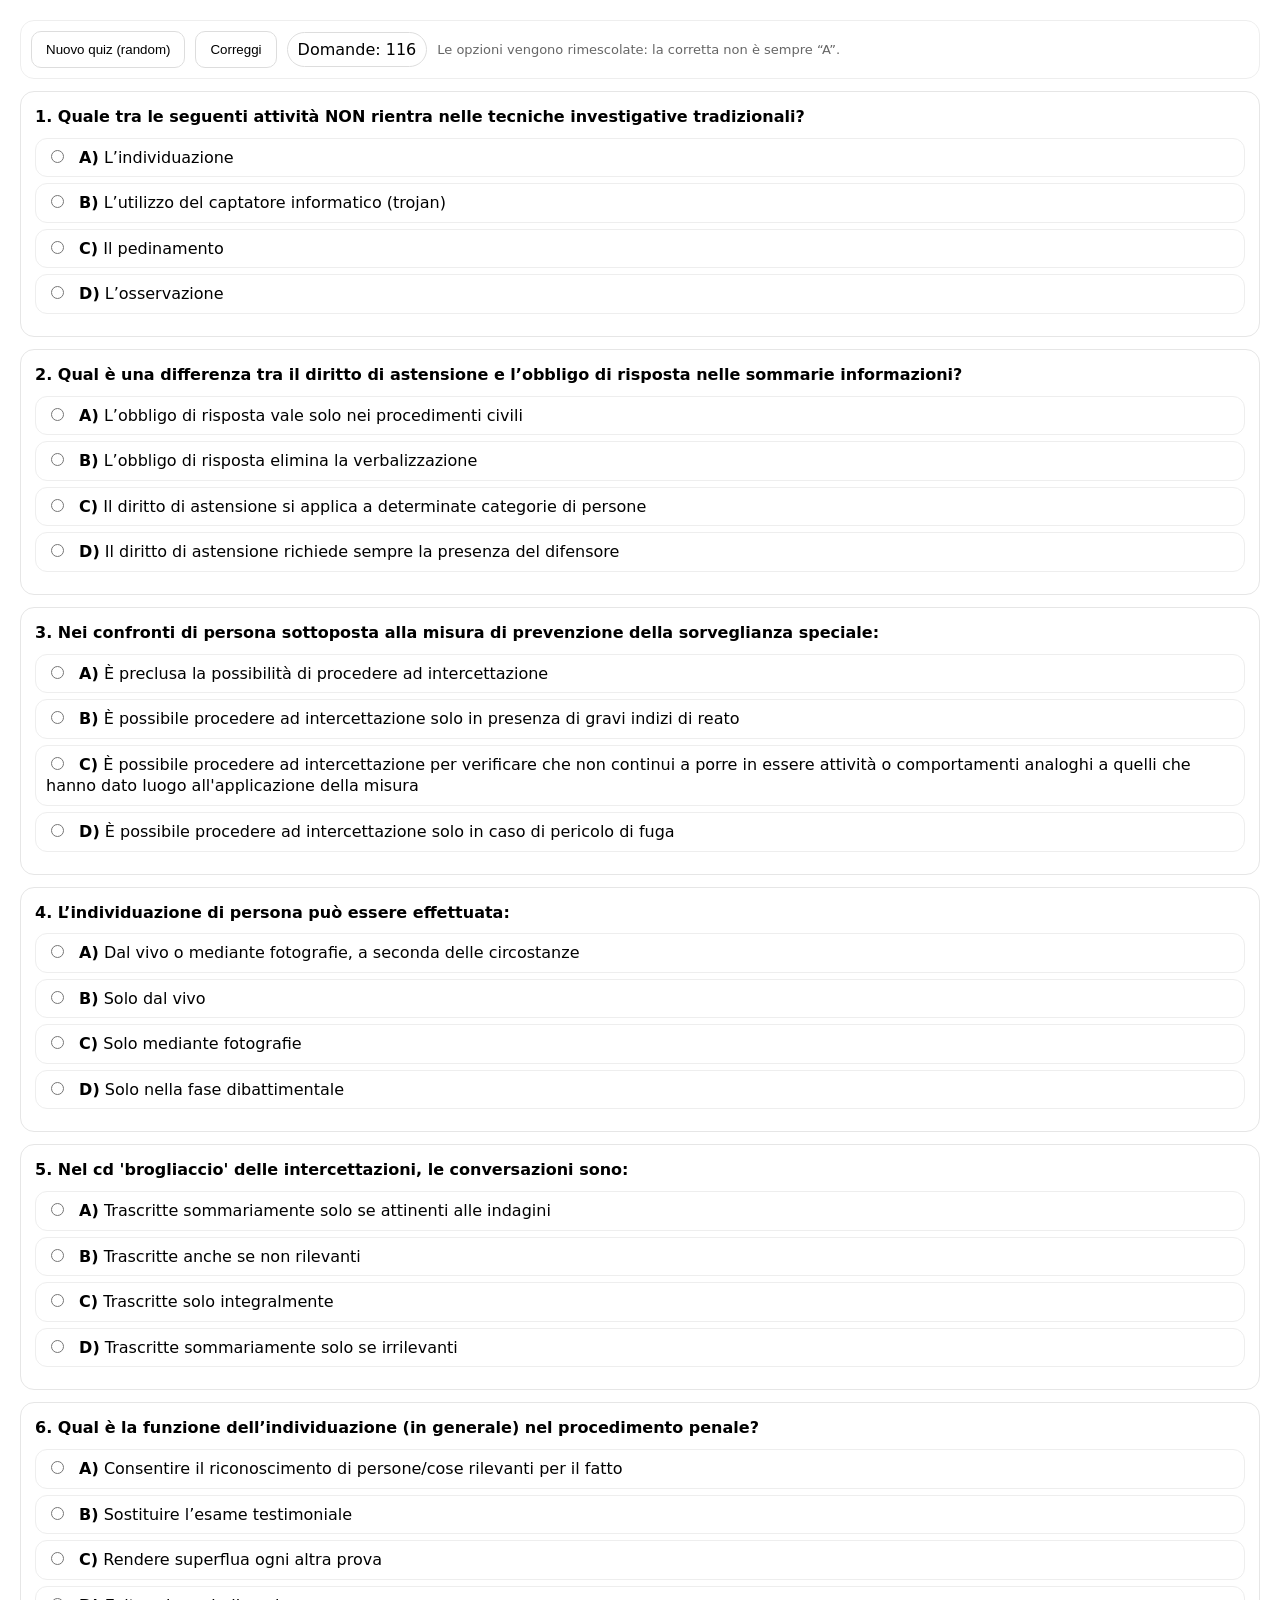
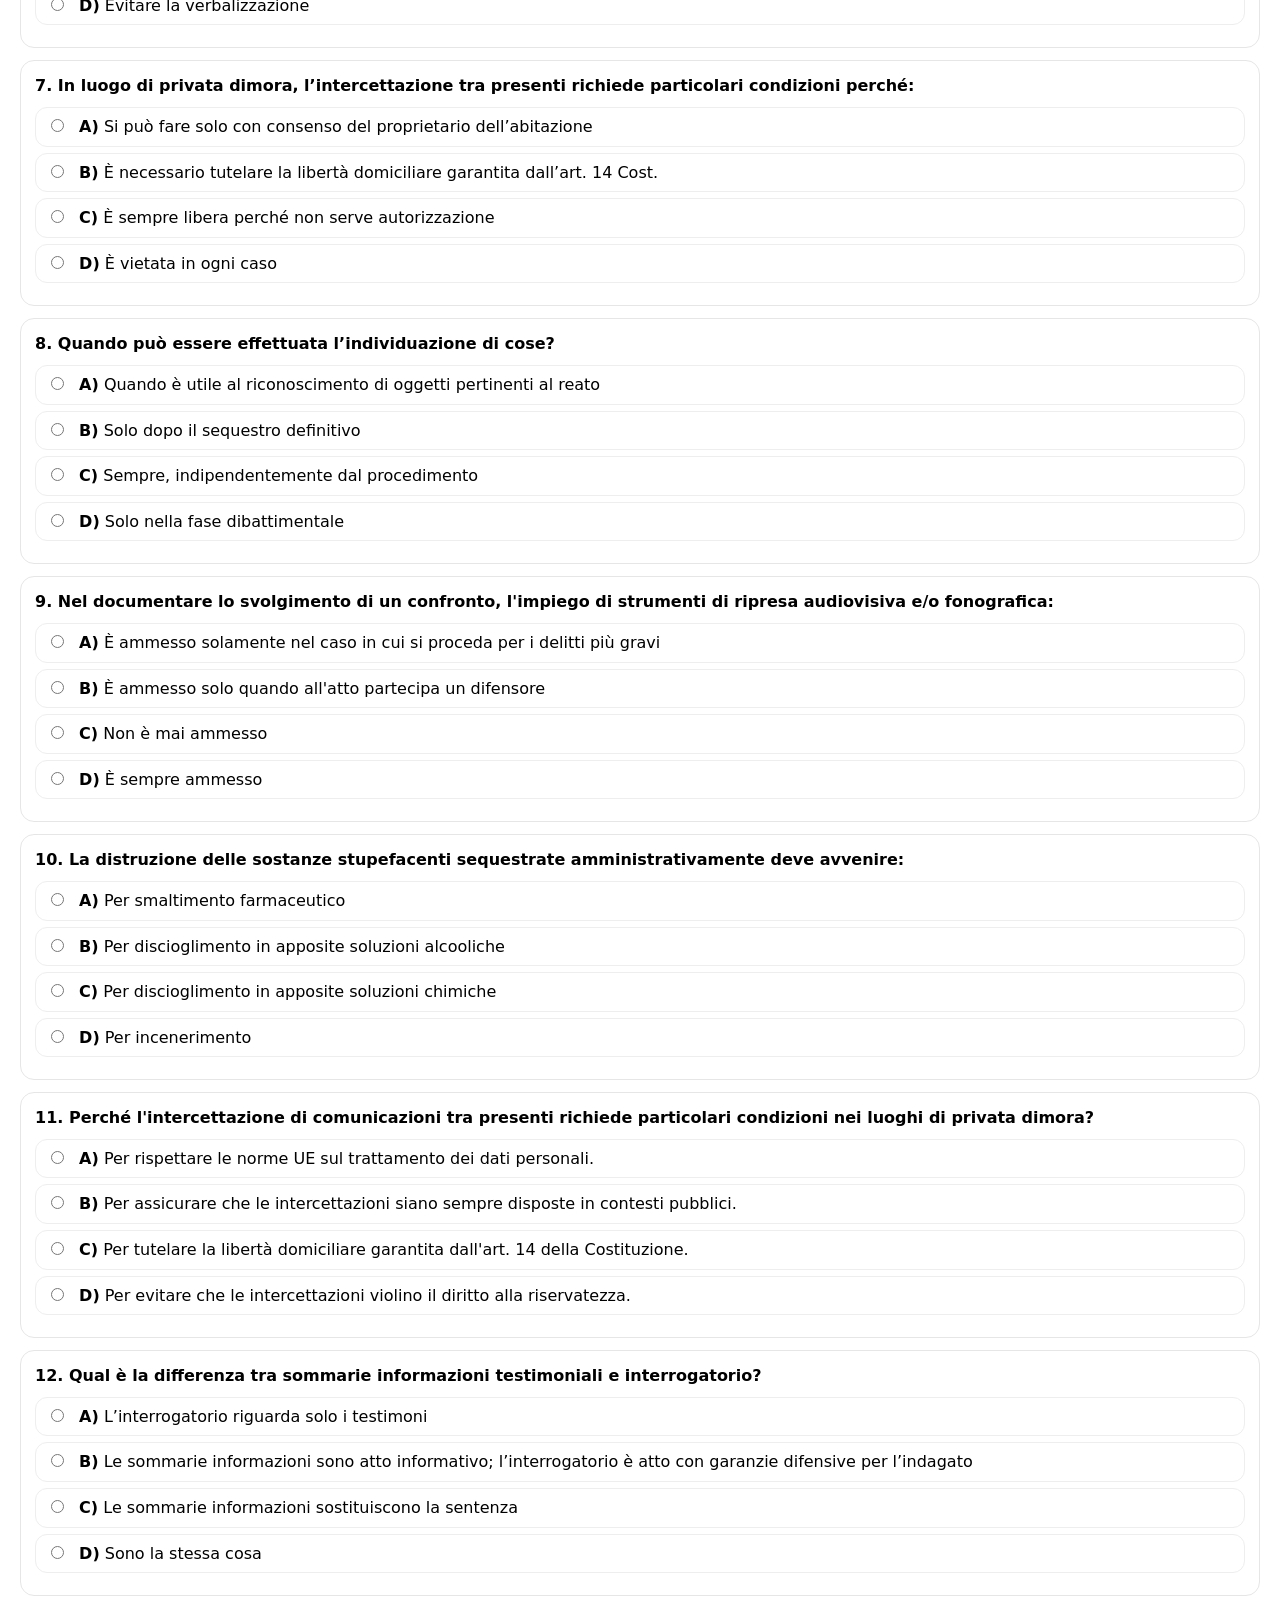
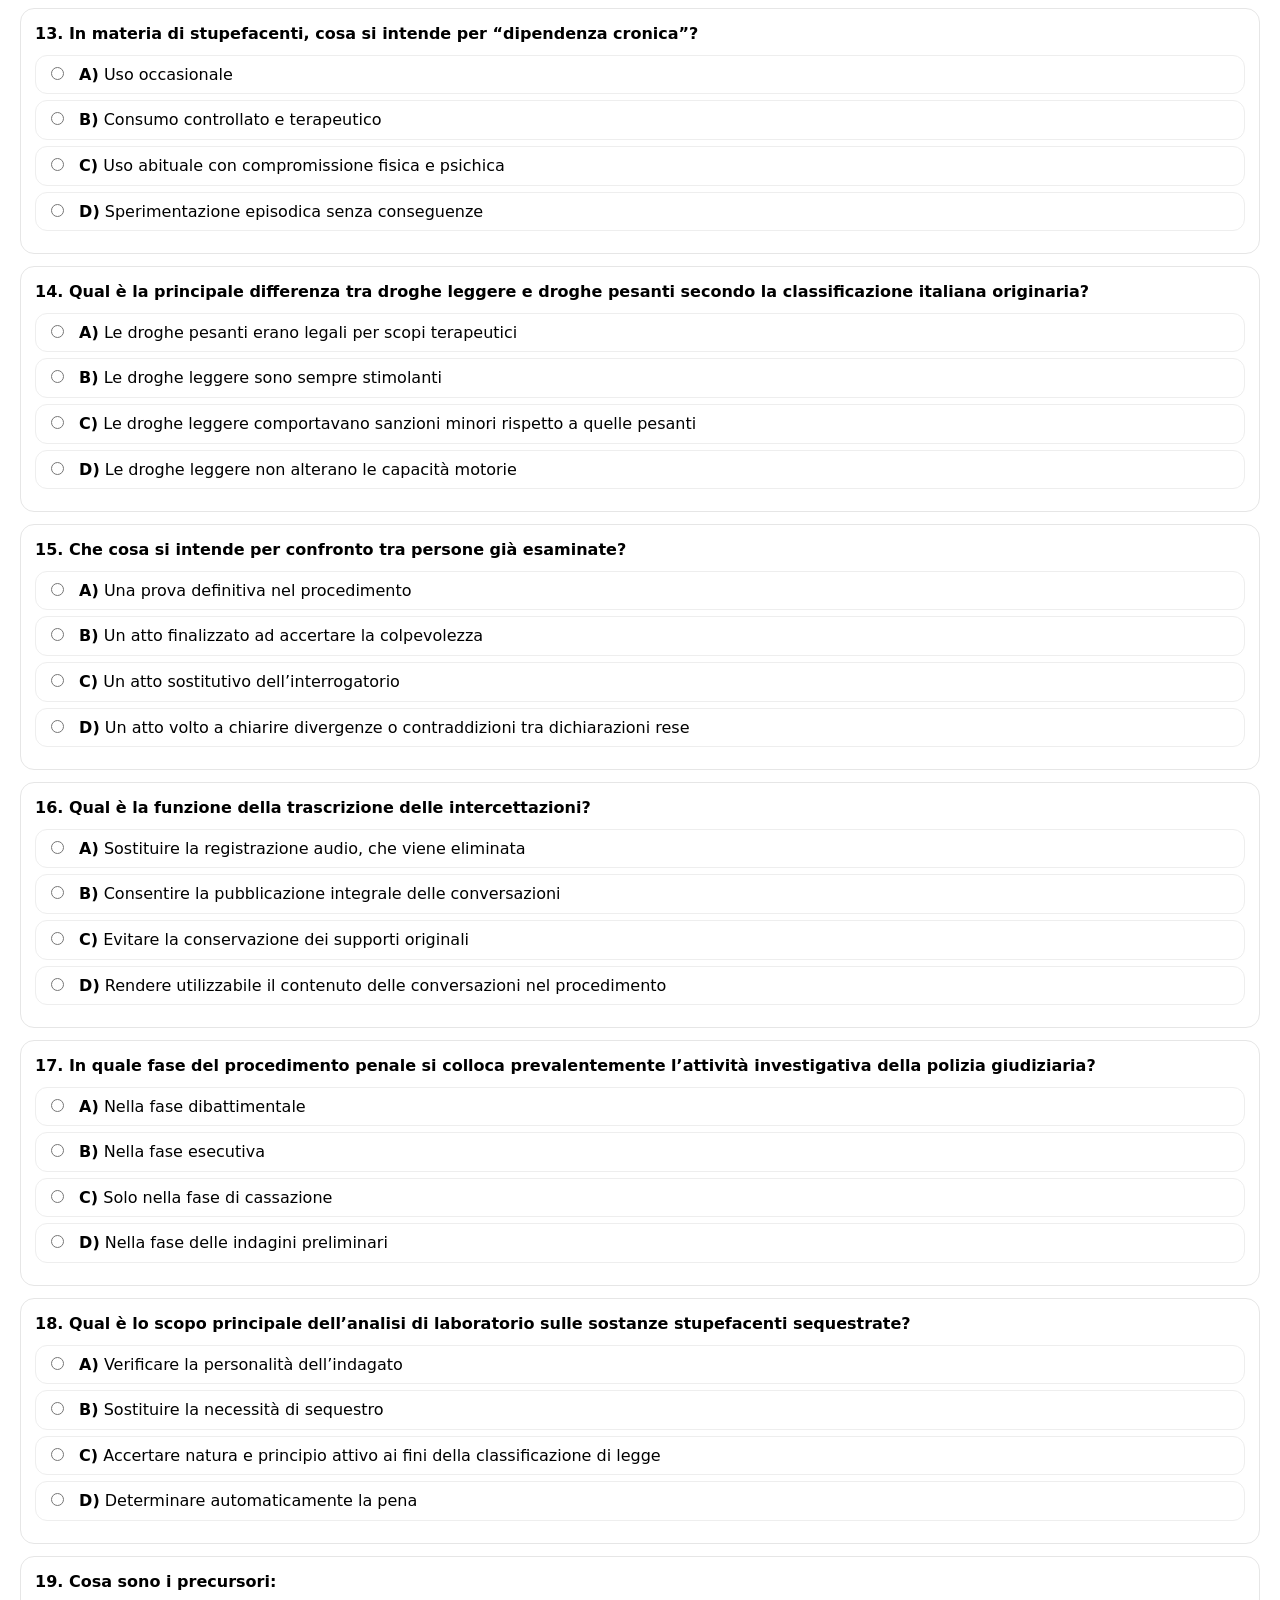
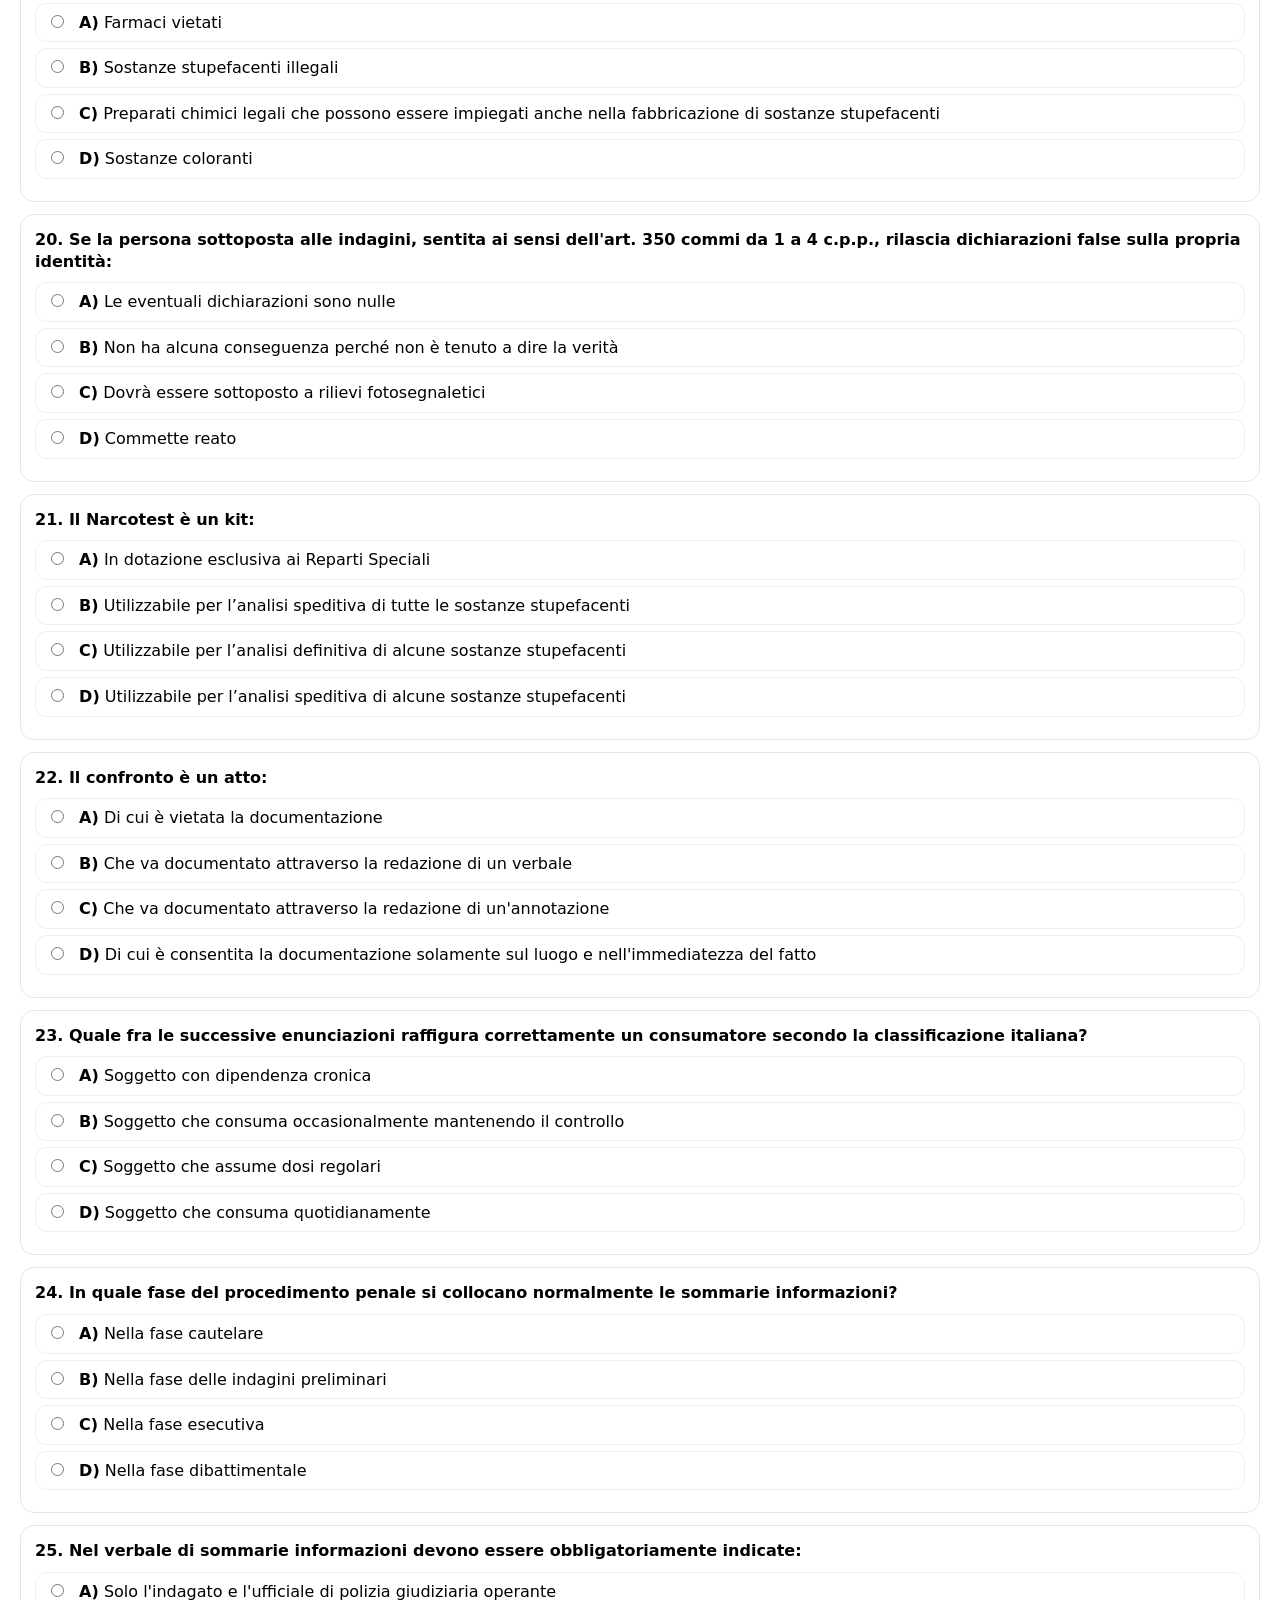
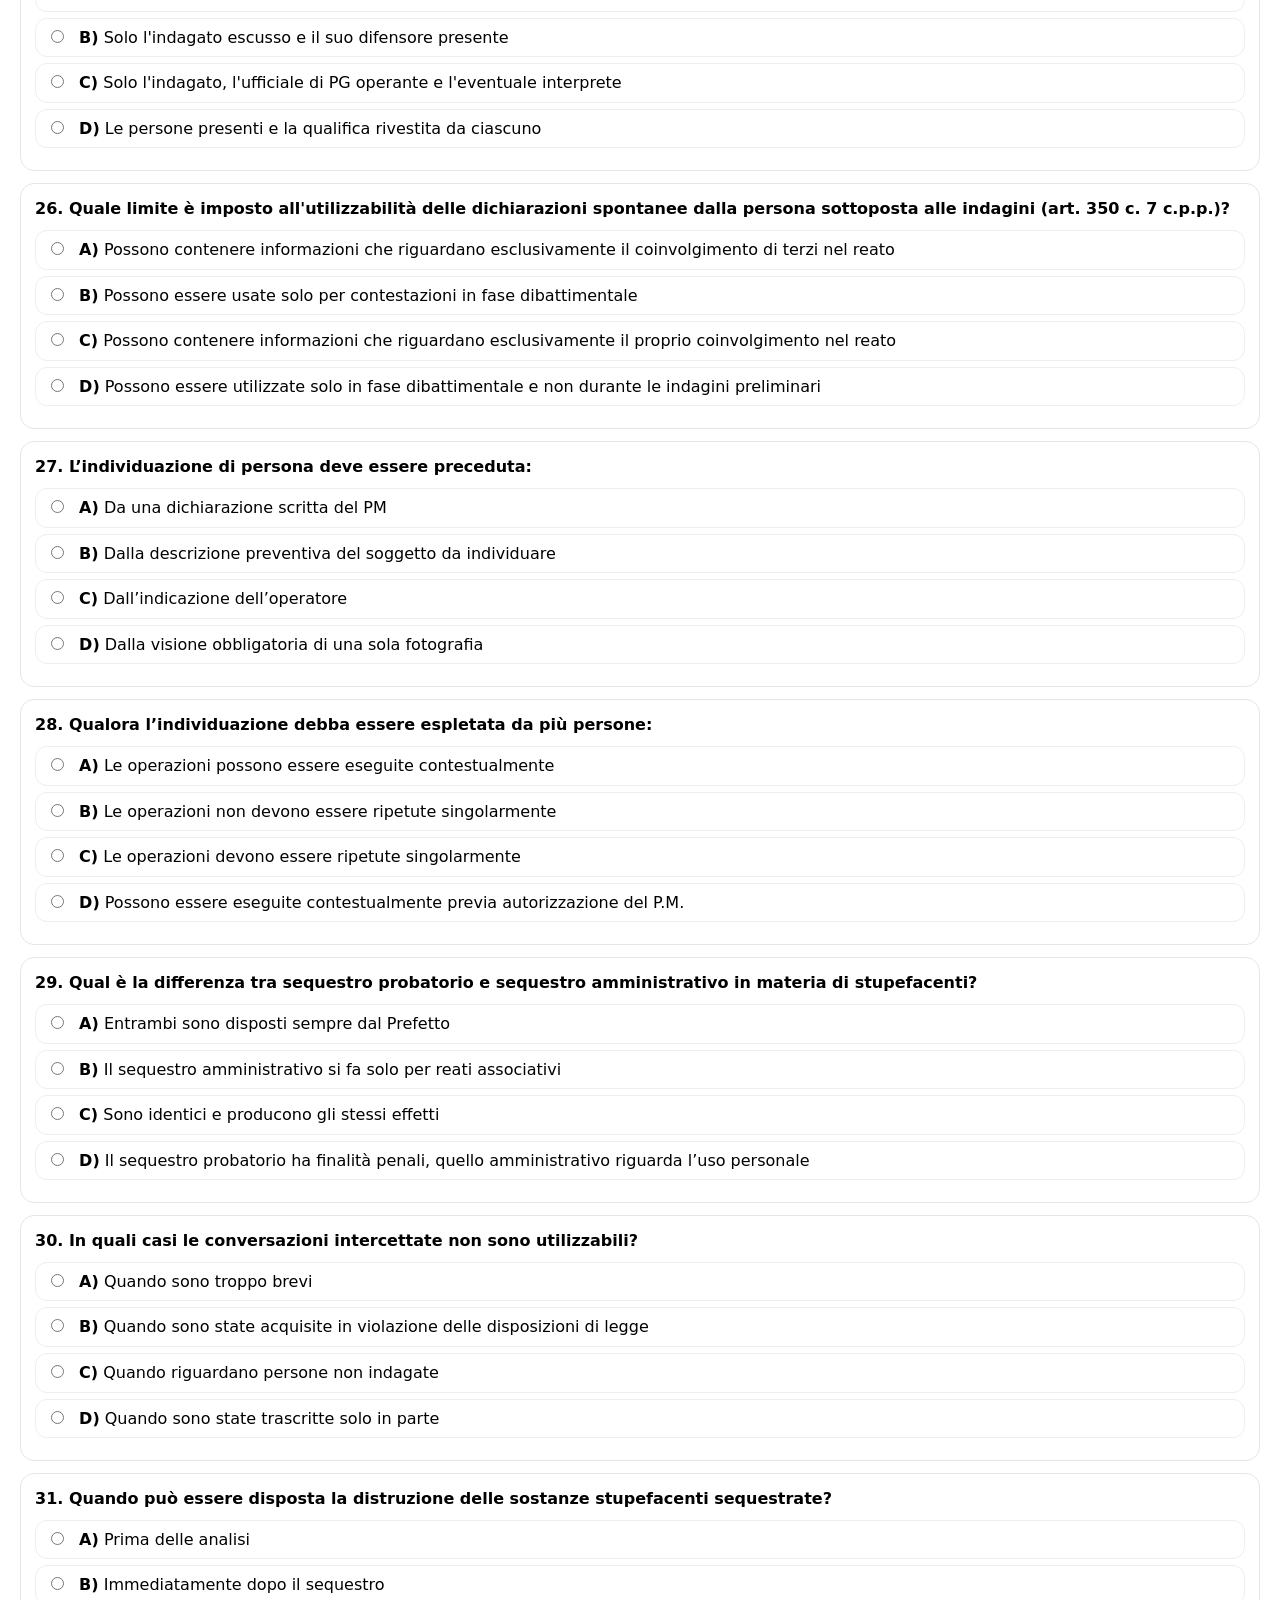
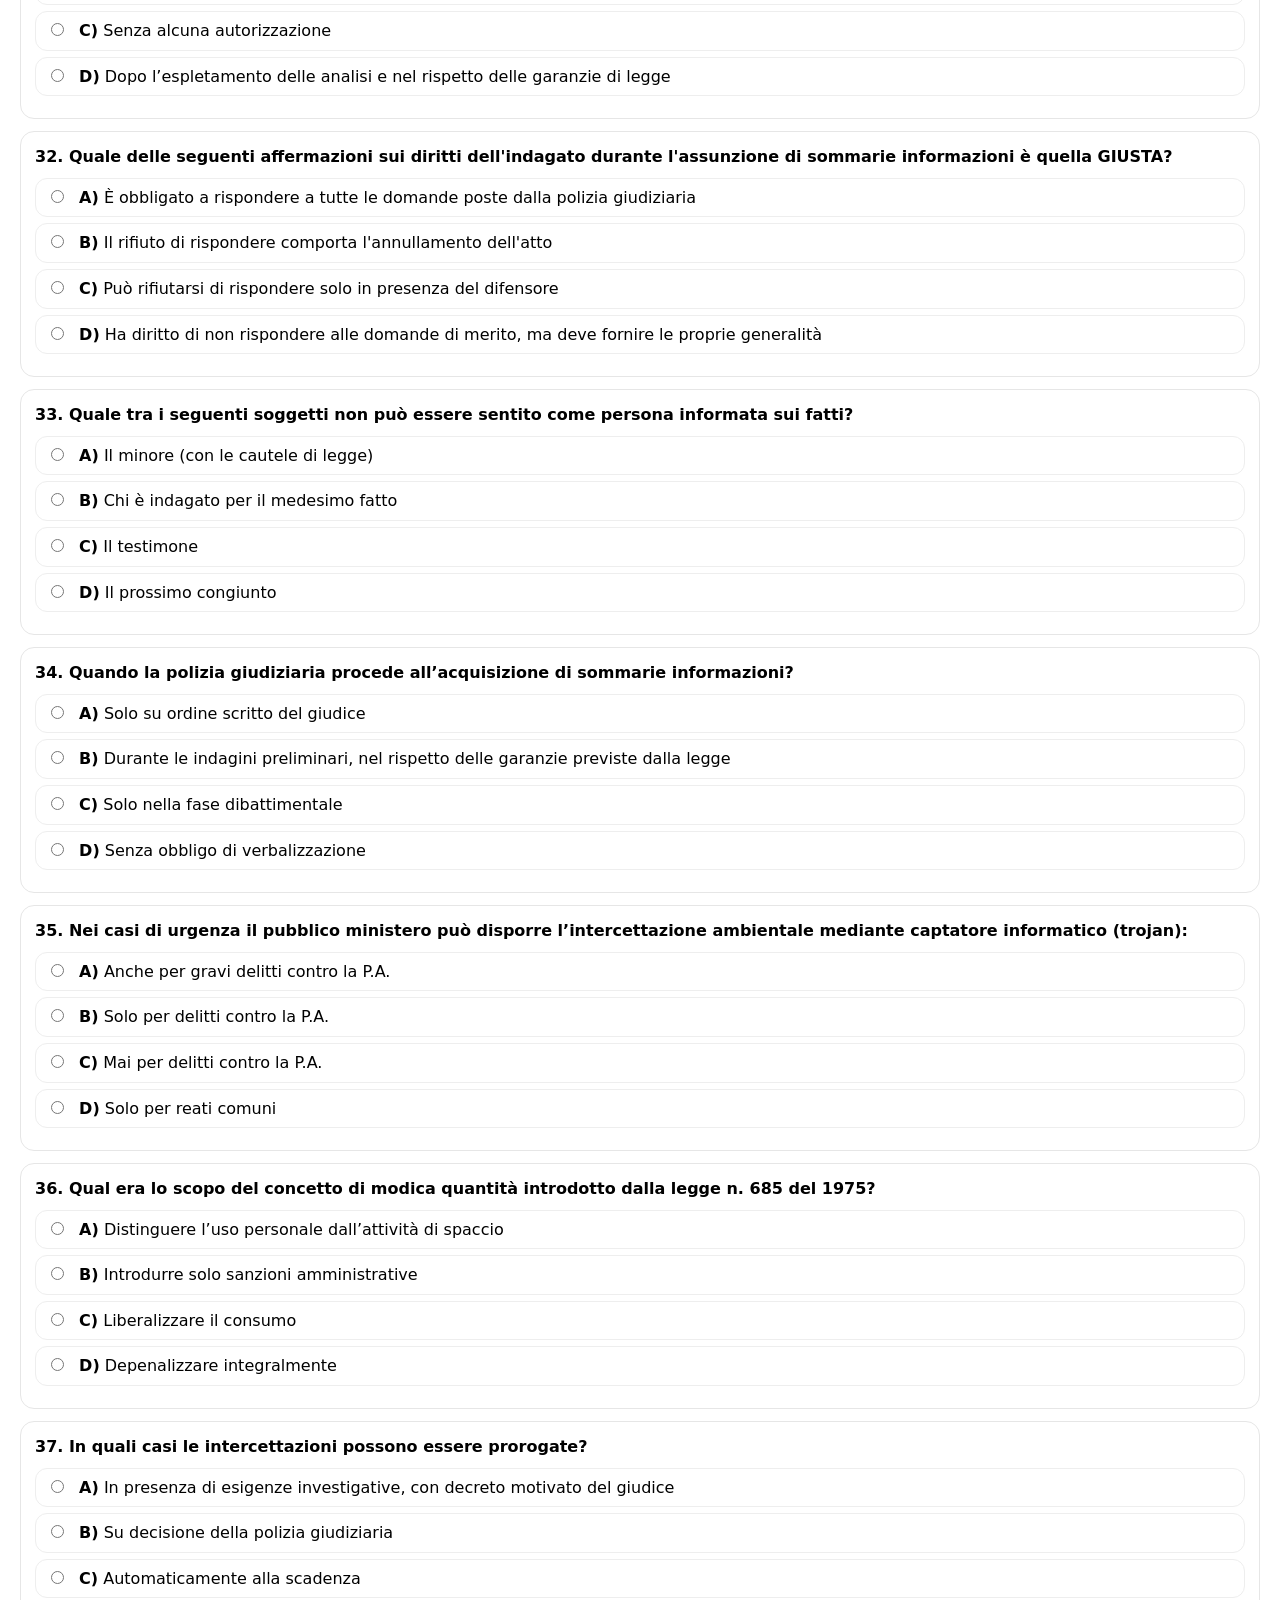
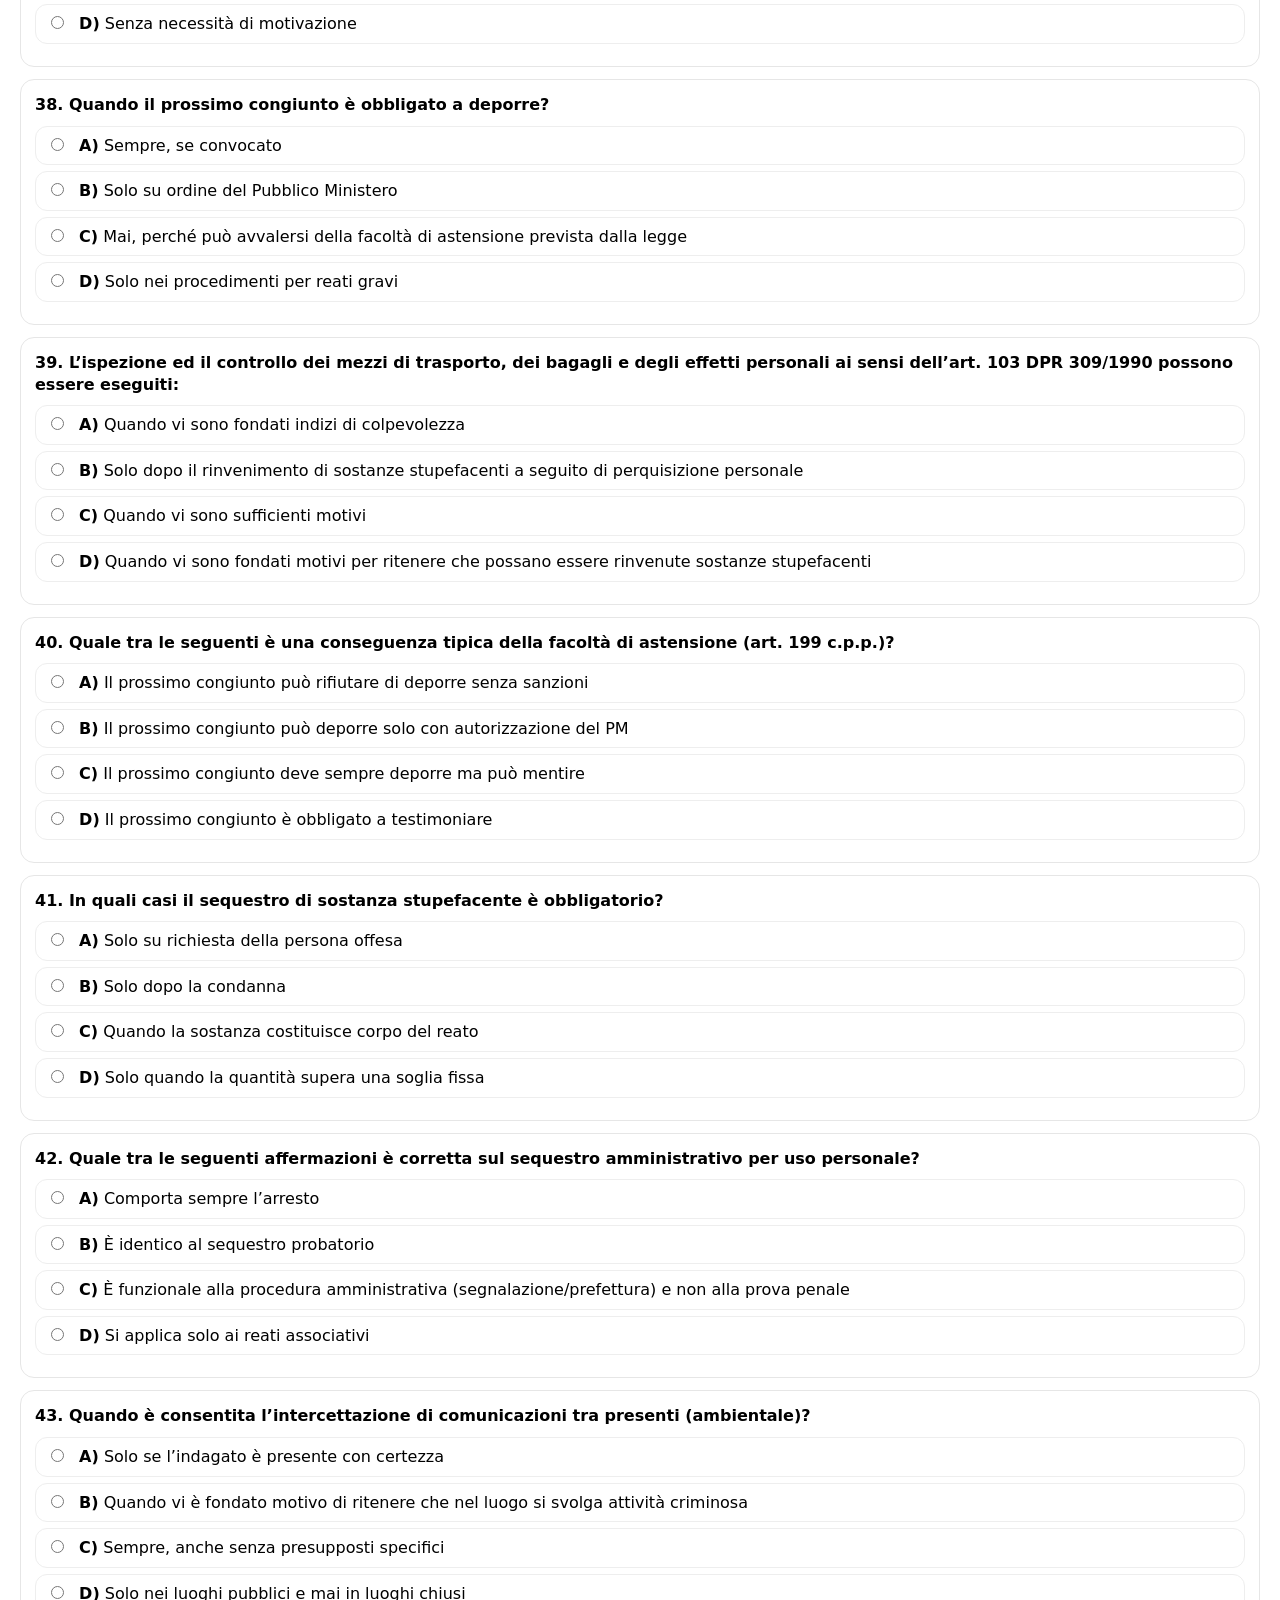
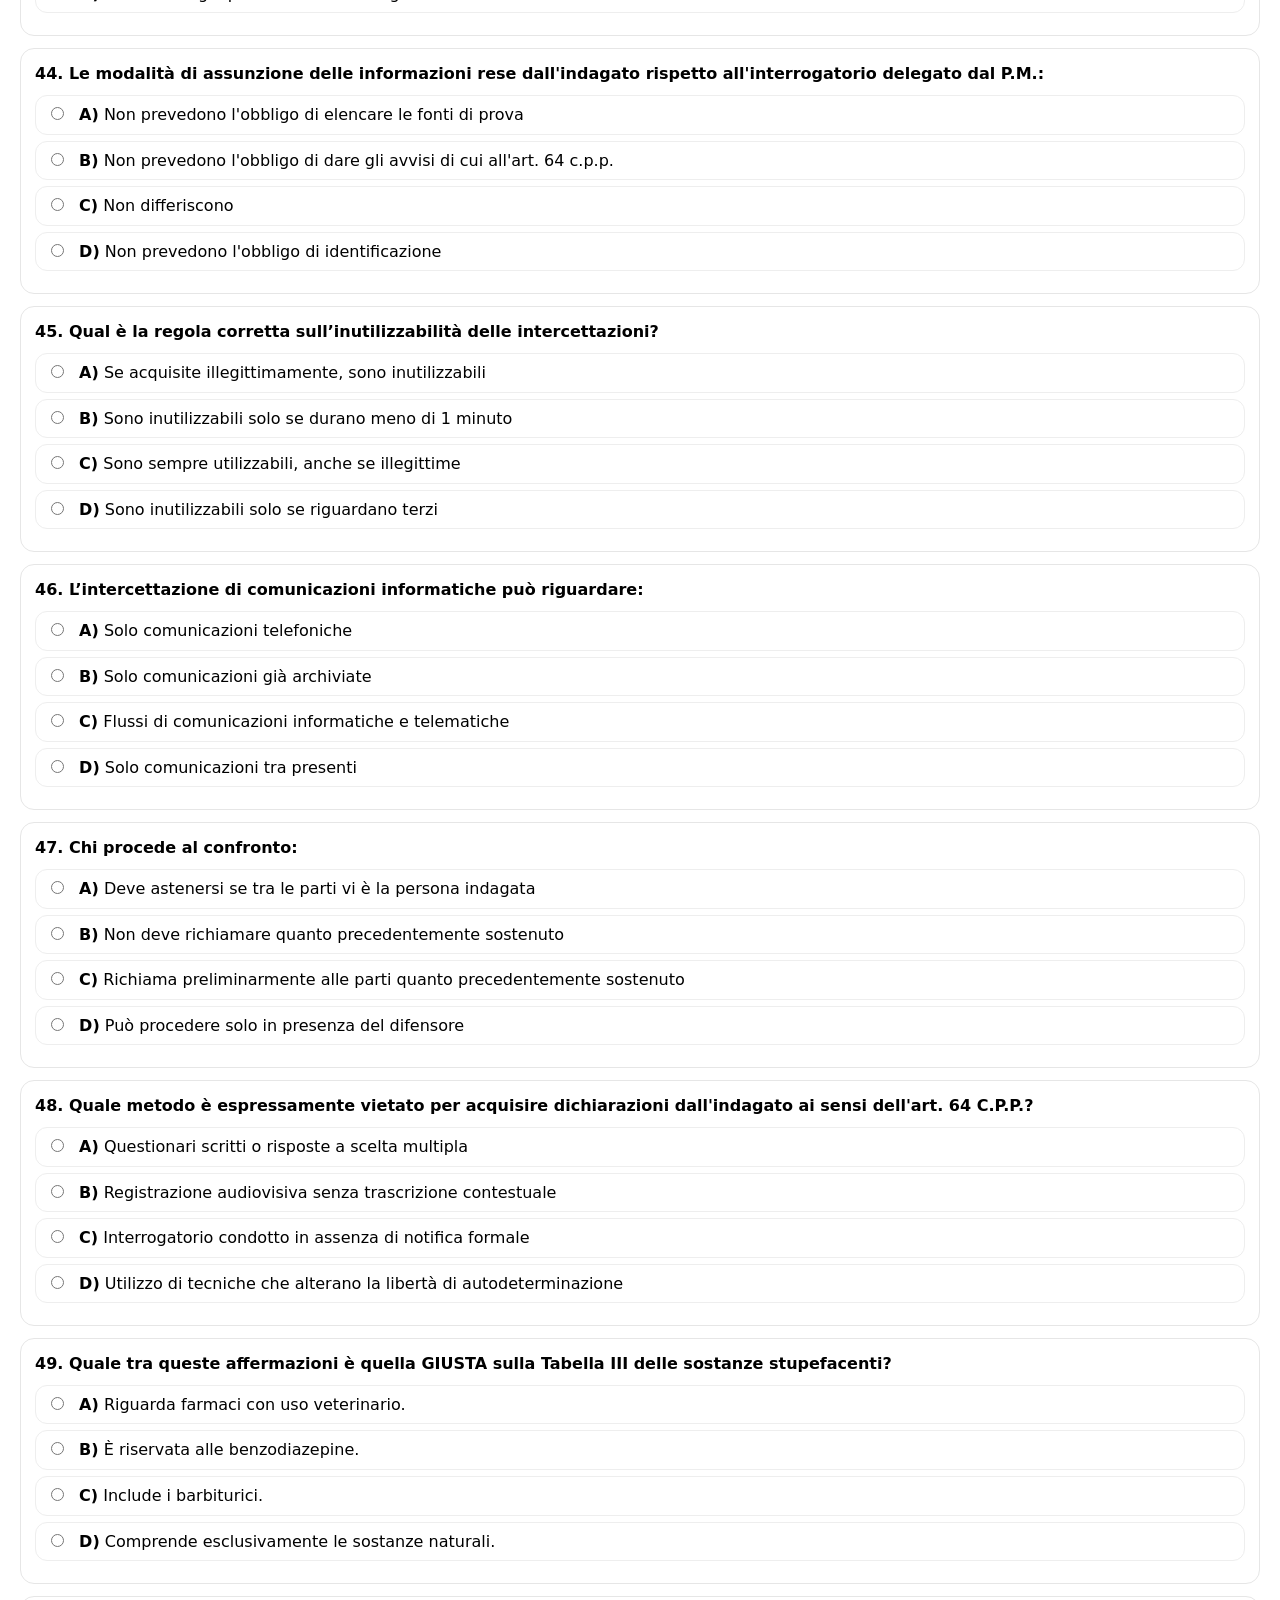
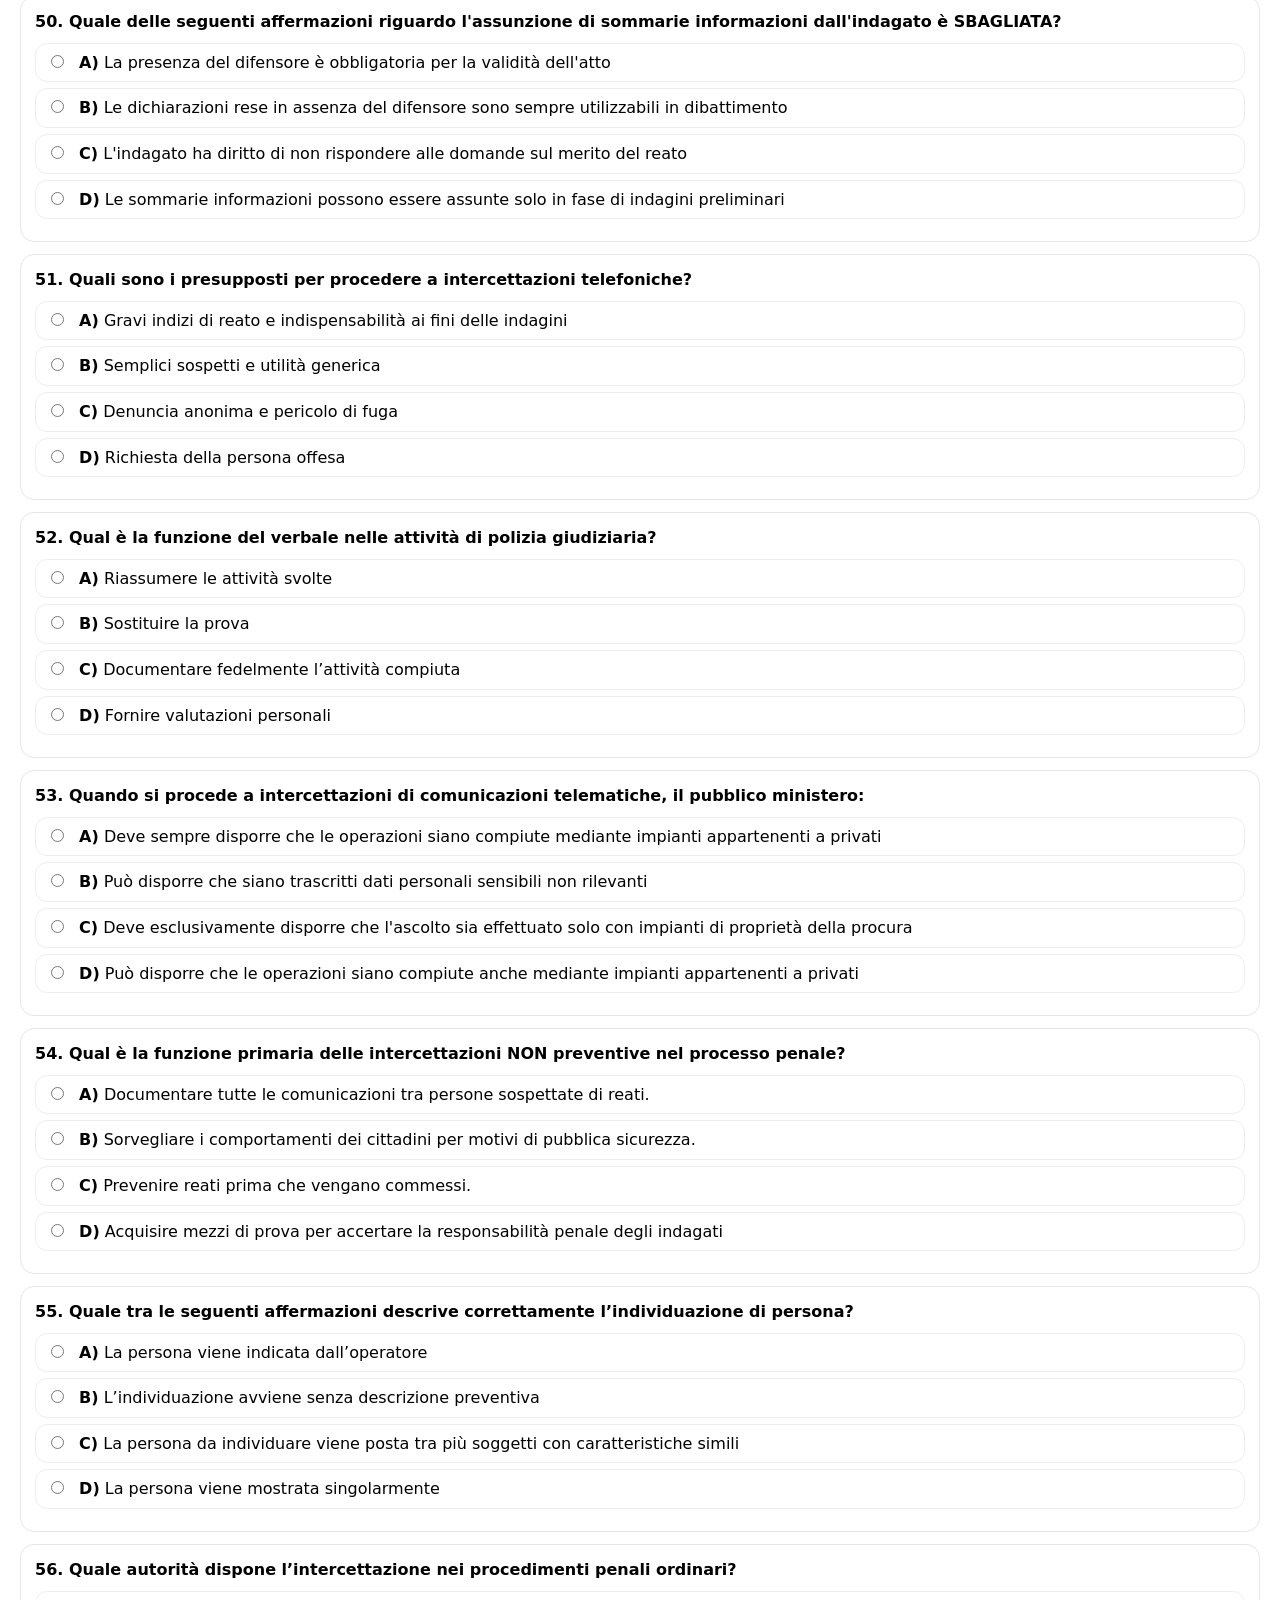
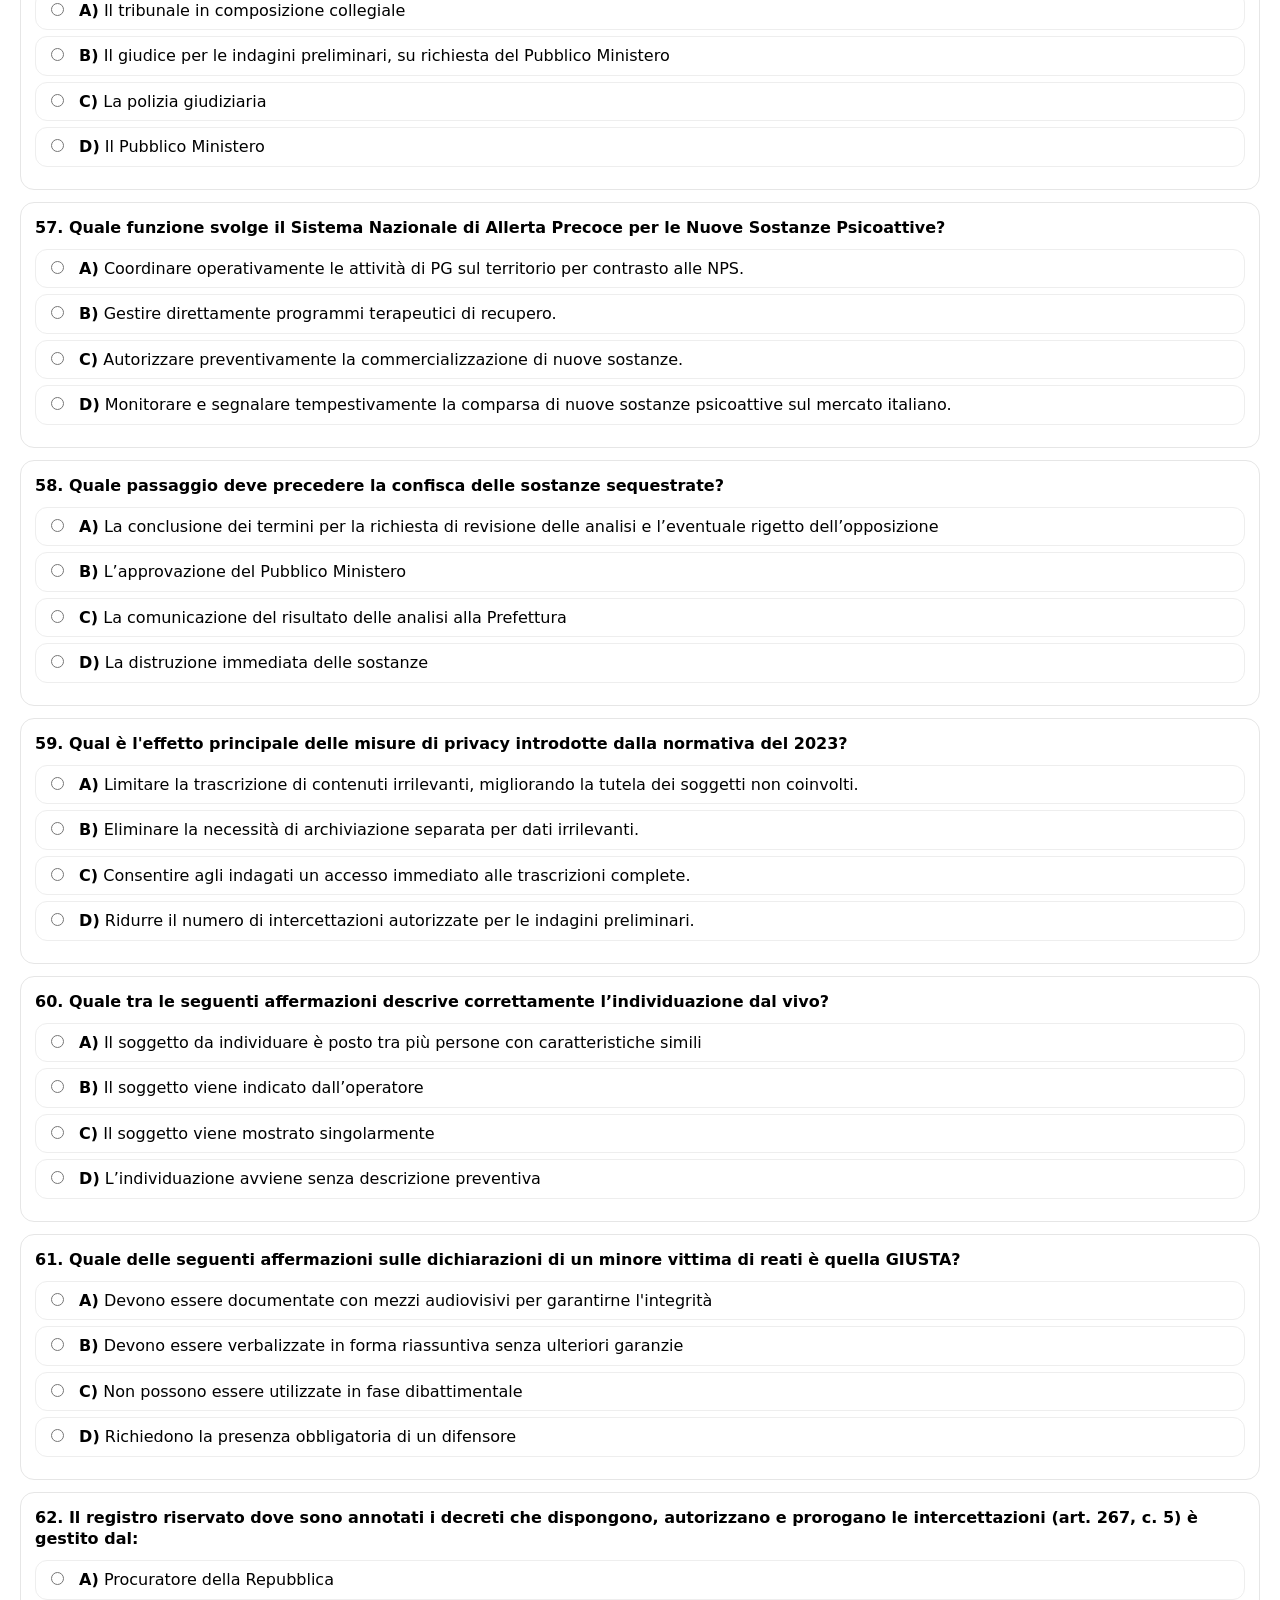
==== index.html @ a016a7fb "Add files via upload" ====
<!doctype html>
<html lang="it">
<head>
  <meta charset="utf-8" />
  <meta name="viewport" content="width=device-width,initial-scale=1" />
  <title>Quiz esercitazione</title>
  <style>
    body { font-family: system-ui, -apple-system, Segoe UI, Roboto, Arial; margin: 20px; line-height: 1.35; }
    .top { display:flex; gap:10px; flex-wrap:wrap; align-items:center; }
    button { padding:10px 14px; border:1px solid #ddd; border-radius:10px; background:#fff; cursor:pointer; }
    button:hover { background:#f6f6f6; }
    .pill { padding:6px 10px; border:1px solid #ddd; border-radius:999px; }
    .q { border:1px solid #e6e6e6; border-radius:14px; padding:14px; margin:12px 0; }
    .q h3 { margin:0 0 10px; font-size:16px; }
    .opt { display:block; padding:8px 10px; border:1px solid #eee; border-radius:12px; margin:6px 0; cursor:pointer; }
    .opt input { margin-right:10px; }
    .correct { border-color: #bfe6c6; background: #f2fbf4; }
    .wrong { border-color: #f2b8b5; background: #fff3f3; }
    .muted { color:#666; font-size: 13px; }
    .sticky { position:sticky; top:10px; background:rgba(255,255,255,.92); backdrop-filter: blur(8px); padding:10px; border:1px solid #eee; border-radius:14px; margin-bottom:12px; }
  </style>
</head>
<body>
  <div class="sticky top">
    <button id="new">Nuovo quiz (random)</button>
    <button id="grade">Correggi</button>
    <span class="pill" id="status">Caricamento...</span>
    <span class="muted">Le opzioni vengono rimescolate: la corretta non è sempre “A”.</span>
  </div>

  <div id="quiz"></div>

  <script>
    let QUESTIONS = [];
    let RENDERED = []; // {id, correctIndex, options:[{label,text,isCorrect}], chosenIndex}

    function shuffle(arr){
      for (let i = arr.length - 1; i > 0; i--){
        const j = Math.floor(Math.random() * (i + 1));
        [arr[i], arr[j]] = [arr[j], arr[i]];
      }
      return arr;
    }

    function esc(s){
      return String(s).replace(/[&<>"']/g, m => ({'&':'&amp;','<':'&lt;','>':'&gt;','"':'&quot;',"'":'&#39;'}[m]));
    }

    async function load(){
      const res = await fetch('./questions.json', { cache: 'no-store' });
      QUESTIONS = await res.json();
    }

    function render(){
      const quizEl = document.getElementById('quiz');
      quizEl.innerHTML = '';
      RENDERED = [];

      const qs = shuffle([...QUESTIONS]); // domande random

      qs.forEach((q, idx) => {
        // nel tuo file la corretta è sempre la A: quindi options.A è corretta
        const opts = [
          { key:'A', text:q.options.A, isCorrect:true },
          { key:'B', text:q.options.B, isCorrect:false },
          { key:'C', text:q.options.C, isCorrect:false },
          { key:'D', text:q.options.D, isCorrect:false },
        ];

        shuffle(opts); // opzioni random
        const correctIndex = opts.findIndex(o => o.isCorrect);

        const labels = ['A','B','C','D'];
        const mapped = opts.map((o, i) => ({ label: labels[i], text: o.text, isCorrect: o.isCorrect }));

        const card = document.createElement('div');
        card.className = 'q';
        card.dataset.qid = q.id;

        card.innerHTML = `
          <h3>${idx+1}. ${esc(q.question)}</h3>
          <div class="opts">
            ${mapped.map((o, i) => `
              <label class="opt" data-idx="${i}">
                <input type="radio" name="q_${q.id}" value="${i}">
                <strong>${o.label})</strong> ${esc(o.text)}
              </label>
            `).join('')}
          </div>
          <div class="muted" style="margin-top:8px;"></div>
        `;

        // store
        RENDERED.push({ id:q.id, correctIndex, options:mapped, chosenIndex:null });

        // handlers
        card.querySelectorAll('input[type="radio"]').forEach(inp => {
          inp.addEventListener('change', (e) => {
            const chosen = Number(e.target.value);
            const r = RENDERED.find(x => x.id === q.id);
            r.chosenIndex = chosen;
          });
        });

        quizEl.appendChild(card);
      });

      document.getElementById('status').textContent = `Domande: ${QUESTIONS.length}`;
    }

    function grade(){
      let correct = 0;

      RENDERED.forEach(r => {
        const card = document.querySelector(`.q[data-qid="${r.id}"]`);
        const optLabels = card.querySelectorAll('.opt');

        // reset styles
        optLabels.forEach(l => l.classList.remove('correct','wrong'));

        // mark correct
        if (r.correctIndex >= 0) optLabels[r.correctIndex].classList.add('correct');

        // mark wrong chosen
        if (r.chosenIndex != null && r.chosenIndex !== r.correctIndex) {
          optLabels[r.chosenIndex].classList.add('wrong');
        }

        if (r.chosenIndex === r.correctIndex) correct++;
        const info = card.querySelector('.muted');
        info.textContent = (r.chosenIndex == null)
          ? 'Non hai risposto.'
          : (r.chosenIndex === r.correctIndex ? '✅ Corretta' : '❌ Sbagliata');
      });

      document.getElementById('status').textContent = `Punteggio: ${correct}/${RENDERED.length}`;
      window.scrollTo({ top: 0, behavior: 'smooth' });
    }

    document.getElementById('new').addEventListener('click', render);
    document.getElementById('grade').addEventListener('click', grade);

    (async () => {
      try {
        await load();
        render();
      } catch (e) {
        document.getElementById('status').textContent = 'Errore: non trovo questions.json';
        console.error(e);
      }
    })();
  </script>
</body>
</html>
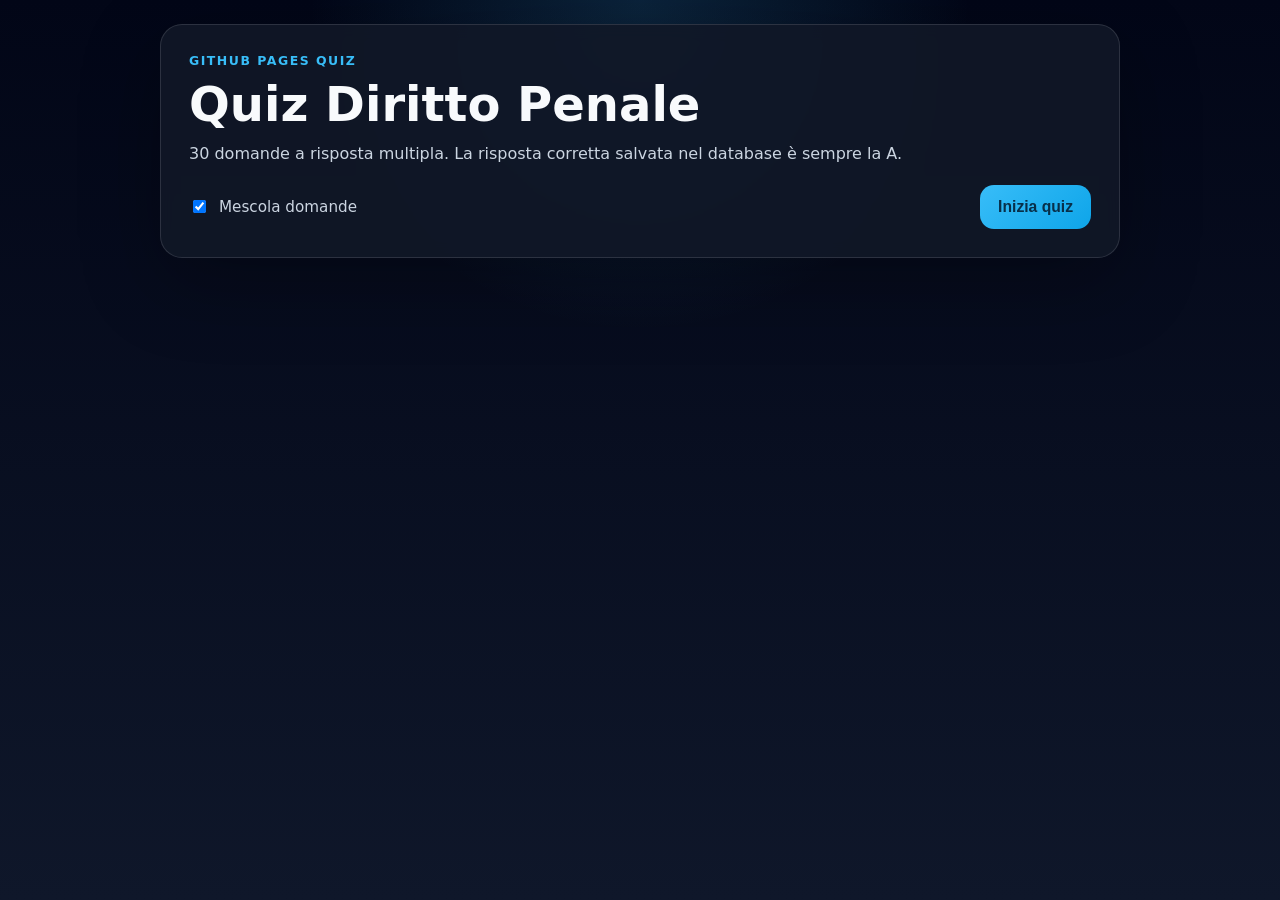
==== commit 48a62c8d: "Add files via upload" ====
--- a/index.html
+++ b/index.html
@@ -1,154 +1,68 @@
-<!doctype html>
+<!DOCTYPE html>
 <html lang="it">
 <head>
-  <meta charset="utf-8" />
-  <meta name="viewport" content="width=device-width,initial-scale=1" />
-  <title>Quiz esercitazione</title>
-  <style>
-    body { font-family: system-ui, -apple-system, Segoe UI, Roboto, Arial; margin: 20px; line-height: 1.35; }
-    .top { display:flex; gap:10px; flex-wrap:wrap; align-items:center; }
-    button { padding:10px 14px; border:1px solid #ddd; border-radius:10px; background:#fff; cursor:pointer; }
-    button:hover { background:#f6f6f6; }
-    .pill { padding:6px 10px; border:1px solid #ddd; border-radius:999px; }
-    .q { border:1px solid #e6e6e6; border-radius:14px; padding:14px; margin:12px 0; }
-    .q h3 { margin:0 0 10px; font-size:16px; }
-    .opt { display:block; padding:8px 10px; border:1px solid #eee; border-radius:12px; margin:6px 0; cursor:pointer; }
-    .opt input { margin-right:10px; }
-    .correct { border-color: #bfe6c6; background: #f2fbf4; }
-    .wrong { border-color: #f2b8b5; background: #fff3f3; }
-    .muted { color:#666; font-size: 13px; }
-    .sticky { position:sticky; top:10px; background:rgba(255,255,255,.92); backdrop-filter: blur(8px); padding:10px; border:1px solid #eee; border-radius:14px; margin-bottom:12px; }
-  </style>
+  <meta charset="UTF-8" />
+  <meta name="viewport" content="width=device-width, initial-scale=1.0" />
+  <title>Quiz Diritto Penale</title>
+  <link rel="stylesheet" href="style.css" />
 </head>
 <body>
-  <div class="sticky top">
-    <button id="new">Nuovo quiz (random)</button>
-    <button id="grade">Correggi</button>
-    <span class="pill" id="status">Caricamento...</span>
-    <span class="muted">Le opzioni vengono rimescolate: la corretta non è sempre “A”.</span>
-  </div>
+  <main class="app">
+    <section class="hero">
+      <div>
+        <p class="eyebrow">GitHub Pages Quiz</p>
+        <h1>Quiz Diritto Penale</h1>
+        <p class="subtitle">30 domande a risposta multipla. La risposta corretta salvata nel database è sempre la A.</p>
+      </div>
 
-  <div id="quiz"></div>
+      <div class="hero-actions">
+        <label class="switch">
+          <input type="checkbox" id="shuffleQuestions" checked />
+          <span>Mescola domande</span>
+        </label>
+        <button id="startBtn" class="primary">Inizia quiz</button>
+      </div>
+    </section>
 
-  <script>
-    let QUESTIONS = [];
-    let RENDERED = []; // {id, correctIndex, options:[{label,text,isCorrect}], chosenIndex}
+    <section id="quizPanel" class="card hidden">
+      <div class="topbar">
+        <div class="progress-block">
+          <div class="progress-label">
+            <span id="progressText">Domanda 1 di 30</span>
+            <span id="answeredText">Risposte date: 0/30</span>
+          </div>
+          <div class="progress-track">
+            <div id="progressBar" class="progress-bar"></div>
+          </div>
+        </div>
+        <div class="topbar-buttons">
+          <button id="prevBtn" class="secondary">Indietro</button>
+          <button id="nextBtn" class="secondary">Avanti</button>
+        </div>
+      </div>
 
-    function shuffle(arr){
-      for (let i = arr.length - 1; i > 0; i--){
-        const j = Math.floor(Math.random() * (i + 1));
-        [arr[i], arr[j]] = [arr[j], arr[i]];
-      }
-      return arr;
-    }
+      <article class="question-card">
+        <p id="questionNumber" class="question-number">Domanda 1</p>
+        <h2 id="questionText" class="question-text"></h2>
+        <div id="optionsContainer" class="options"></div>
+      </article>
 
-    function esc(s){
-      return String(s).replace(/[&<>"']/g, m => ({'&':'&amp;','<':'&lt;','>':'&gt;','"':'&quot;',"'":'&#39;'}[m]));
-    }
+      <div class="bottombar">
+        <button id="finishBtn" class="primary">Correggi quiz</button>
+      </div>
+    </section>
 
-    async function load(){
-      const res = await fetch('./questions.json', { cache: 'no-store' });
-      QUESTIONS = await res.json();
-    }
+    <section id="resultPanel" class="card hidden">
+      <h2>Risultato finale</h2>
+      <p id="scoreText" class="score"></p>
+      <div id="resultSummary" class="result-summary"></div>
+      <div class="result-actions">
+        <button id="restartBtn" class="primary">Ricomincia</button>
+      </div>
+      <div id="reviewContainer" class="review-list"></div>
+    </section>
+  </main>
 
-    function render(){
-      const quizEl = document.getElementById('quiz');
-      quizEl.innerHTML = '';
-      RENDERED = [];
-
-      const qs = shuffle([...QUESTIONS]); // domande random
-
-      qs.forEach((q, idx) => {
-        // nel tuo file la corretta è sempre la A: quindi options.A è corretta
-        const opts = [
-          { key:'A', text:q.options.A, isCorrect:true },
-          { key:'B', text:q.options.B, isCorrect:false },
-          { key:'C', text:q.options.C, isCorrect:false },
-          { key:'D', text:q.options.D, isCorrect:false },
-        ];
-
-        shuffle(opts); // opzioni random
-        const correctIndex = opts.findIndex(o => o.isCorrect);
-
-        const labels = ['A','B','C','D'];
-        const mapped = opts.map((o, i) => ({ label: labels[i], text: o.text, isCorrect: o.isCorrect }));
-
-        const card = document.createElement('div');
-        card.className = 'q';
-        card.dataset.qid = q.id;
-
-        card.innerHTML = `
-          <h3>${idx+1}. ${esc(q.question)}</h3>
-          <div class="opts">
-            ${mapped.map((o, i) => `
-              <label class="opt" data-idx="${i}">
-                <input type="radio" name="q_${q.id}" value="${i}">
-                <strong>${o.label})</strong> ${esc(o.text)}
-              </label>
-            `).join('')}
-          </div>
-          <div class="muted" style="margin-top:8px;"></div>
-        `;
-
-        // store
-        RENDERED.push({ id:q.id, correctIndex, options:mapped, chosenIndex:null });
-
-        // handlers
-        card.querySelectorAll('input[type="radio"]').forEach(inp => {
-          inp.addEventListener('change', (e) => {
-            const chosen = Number(e.target.value);
-            const r = RENDERED.find(x => x.id === q.id);
-            r.chosenIndex = chosen;
-          });
-        });
-
-        quizEl.appendChild(card);
-      });
-
-      document.getElementById('status').textContent = `Domande: ${QUESTIONS.length}`;
-    }
-
-    function grade(){
-      let correct = 0;
-
-      RENDERED.forEach(r => {
-        const card = document.querySelector(`.q[data-qid="${r.id}"]`);
-        const optLabels = card.querySelectorAll('.opt');
-
-        // reset styles
-        optLabels.forEach(l => l.classList.remove('correct','wrong'));
-
-        // mark correct
-        if (r.correctIndex >= 0) optLabels[r.correctIndex].classList.add('correct');
-
-        // mark wrong chosen
-        if (r.chosenIndex != null && r.chosenIndex !== r.correctIndex) {
-          optLabels[r.chosenIndex].classList.add('wrong');
-        }
-
-        if (r.chosenIndex === r.correctIndex) correct++;
-        const info = card.querySelector('.muted');
-        info.textContent = (r.chosenIndex == null)
-          ? 'Non hai risposto.'
-          : (r.chosenIndex === r.correctIndex ? '✅ Corretta' : '❌ Sbagliata');
-      });
-
-      document.getElementById('status').textContent = `Punteggio: ${correct}/${RENDERED.length}`;
-      window.scrollTo({ top: 0, behavior: 'smooth' });
-    }
-
-    document.getElementById('new').addEventListener('click', render);
-    document.getElementById('grade').addEventListener('click', grade);
-
-    (async () => {
-      try {
-        await load();
-        render();
-      } catch (e) {
-        document.getElementById('status').textContent = 'Errore: non trovo questions.json';
-        console.error(e);
-      }
-    })();
-  </script>
+  <script src="script.js"></script>
 </body>
 </html>
--- a/style.css
+++ b/style.css
@@ -0,0 +1,294 @@
+* {
+  box-sizing: border-box;
+}
+
+:root {
+  --bg: #0f172a;
+  --panel: #111827;
+  --panel-2: #1f2937;
+  --text: #f8fafc;
+  --muted: #cbd5e1;
+  --accent: #38bdf8;
+  --accent-2: #0ea5e9;
+  --success: #22c55e;
+  --danger: #ef4444;
+  --border: rgba(255,255,255,0.12);
+}
+
+body {
+  margin: 0;
+  font-family: Inter, system-ui, -apple-system, BlinkMacSystemFont, "Segoe UI", sans-serif;
+  background:
+    radial-gradient(circle at top, rgba(56, 189, 248, 0.16), transparent 30%),
+    linear-gradient(180deg, #020617 0%, #0f172a 100%);
+  color: var(--text);
+  min-height: 100vh;
+}
+
+.app {
+  width: min(960px, calc(100% - 24px));
+  margin: 0 auto;
+  padding: 24px 0 40px;
+}
+
+.hero,
+.card {
+  background: rgba(17, 24, 39, 0.9);
+  border: 1px solid var(--border);
+  backdrop-filter: blur(8px);
+  border-radius: 22px;
+  box-shadow: 0 24px 80px rgba(0, 0, 0, 0.28);
+}
+
+.hero {
+  padding: 28px;
+  display: grid;
+  gap: 18px;
+}
+
+.eyebrow {
+  margin: 0 0 8px;
+  color: var(--accent);
+  text-transform: uppercase;
+  font-size: 0.78rem;
+  letter-spacing: 0.12em;
+  font-weight: 700;
+}
+
+h1 {
+  margin: 0;
+  font-size: clamp(1.9rem, 4vw, 3rem);
+}
+
+.subtitle {
+  margin: 10px 0 0;
+  color: var(--muted);
+  line-height: 1.55;
+}
+
+.hero-actions,
+.topbar,
+.bottombar,
+.result-actions {
+  display: flex;
+  gap: 12px;
+  flex-wrap: wrap;
+  align-items: center;
+  justify-content: space-between;
+}
+
+.switch {
+  display: inline-flex;
+  align-items: center;
+  gap: 10px;
+  color: var(--muted);
+  font-size: 0.95rem;
+}
+
+button {
+  border: none;
+  border-radius: 14px;
+  padding: 13px 18px;
+  font-size: 0.98rem;
+  font-weight: 700;
+  cursor: pointer;
+  transition: transform 0.15s ease, opacity 0.15s ease, background 0.15s ease;
+}
+
+button:hover {
+  transform: translateY(-1px);
+}
+
+button:disabled {
+  opacity: 0.45;
+  cursor: not-allowed;
+  transform: none;
+}
+
+.primary {
+  background: linear-gradient(135deg, var(--accent), var(--accent-2));
+  color: #082f49;
+}
+
+.secondary {
+  background: #273449;
+  color: var(--text);
+}
+
+.card {
+  margin-top: 18px;
+  padding: 22px;
+}
+
+.hidden {
+  display: none;
+}
+
+.progress-block {
+  flex: 1;
+  min-width: 240px;
+}
+
+.progress-label {
+  display: flex;
+  justify-content: space-between;
+  gap: 12px;
+  margin-bottom: 10px;
+  color: var(--muted);
+  font-size: 0.92rem;
+}
+
+.progress-track {
+  height: 12px;
+  border-radius: 999px;
+  overflow: hidden;
+  background: rgba(255,255,255,0.08);
+}
+
+.progress-bar {
+  height: 100%;
+  width: 0%;
+  border-radius: 999px;
+  background: linear-gradient(90deg, var(--accent), var(--success));
+  transition: width 0.25s ease;
+}
+
+.question-card {
+  margin-top: 18px;
+  padding: 20px;
+  border-radius: 20px;
+  background: rgba(255,255,255,0.03);
+  border: 1px solid var(--border);
+}
+
+.question-number {
+  margin: 0 0 8px;
+  color: var(--accent);
+  font-weight: 700;
+}
+
+.question-text {
+  margin: 0 0 18px;
+  line-height: 1.45;
+  font-size: clamp(1.1rem, 2vw, 1.45rem);
+}
+
+.options {
+  display: grid;
+  gap: 12px;
+}
+
+.option {
+  border: 1px solid var(--border);
+  background: rgba(255,255,255,0.04);
+  border-radius: 16px;
+  padding: 14px 16px;
+  display: flex;
+  gap: 12px;
+  align-items: flex-start;
+  cursor: pointer;
+  transition: border-color 0.15s ease, background 0.15s ease, transform 0.15s ease;
+}
+
+.option:hover {
+  border-color: rgba(56, 189, 248, 0.55);
+  transform: translateY(-1px);
+}
+
+.option.selected {
+  border-color: var(--accent);
+  background: rgba(56, 189, 248, 0.14);
+}
+
+.option-letter {
+  flex: 0 0 auto;
+  width: 34px;
+  height: 34px;
+  display: grid;
+  place-items: center;
+  border-radius: 999px;
+  font-weight: 800;
+  background: rgba(255,255,255,0.08);
+}
+
+.option-text {
+  line-height: 1.5;
+  color: var(--text);
+}
+
+.score {
+  font-size: 1.2rem;
+  font-weight: 700;
+}
+
+.result-summary {
+  color: var(--muted);
+  margin-bottom: 18px;
+}
+
+.review-list {
+  display: grid;
+  gap: 16px;
+  margin-top: 16px;
+}
+
+.review-item {
+  border: 1px solid var(--border);
+  border-radius: 18px;
+  padding: 18px;
+  background: rgba(255,255,255,0.03);
+}
+
+.review-item h3 {
+  margin: 0 0 10px;
+  font-size: 1rem;
+}
+
+.review-answer {
+  margin: 6px 0;
+  line-height: 1.45;
+}
+
+.review-answer.correct {
+  color: #86efac;
+}
+
+.review-answer.wrong {
+  color: #fca5a5;
+}
+
+@media (max-width: 700px) {
+  .app {
+    width: min(100%, calc(100% - 16px));
+    padding-top: 16px;
+  }
+
+  .hero,
+  .card {
+    border-radius: 18px;
+  }
+
+  .hero,
+  .card {
+    padding: 16px;
+  }
+
+  .progress-label {
+    flex-direction: column;
+    gap: 4px;
+  }
+
+  .topbar-buttons,
+  .hero-actions,
+  .bottombar,
+  .result-actions {
+    width: 100%;
+  }
+
+  .topbar-buttons button,
+  .hero-actions button,
+  .bottombar button,
+  .result-actions button {
+    flex: 1;
+  }
+}
